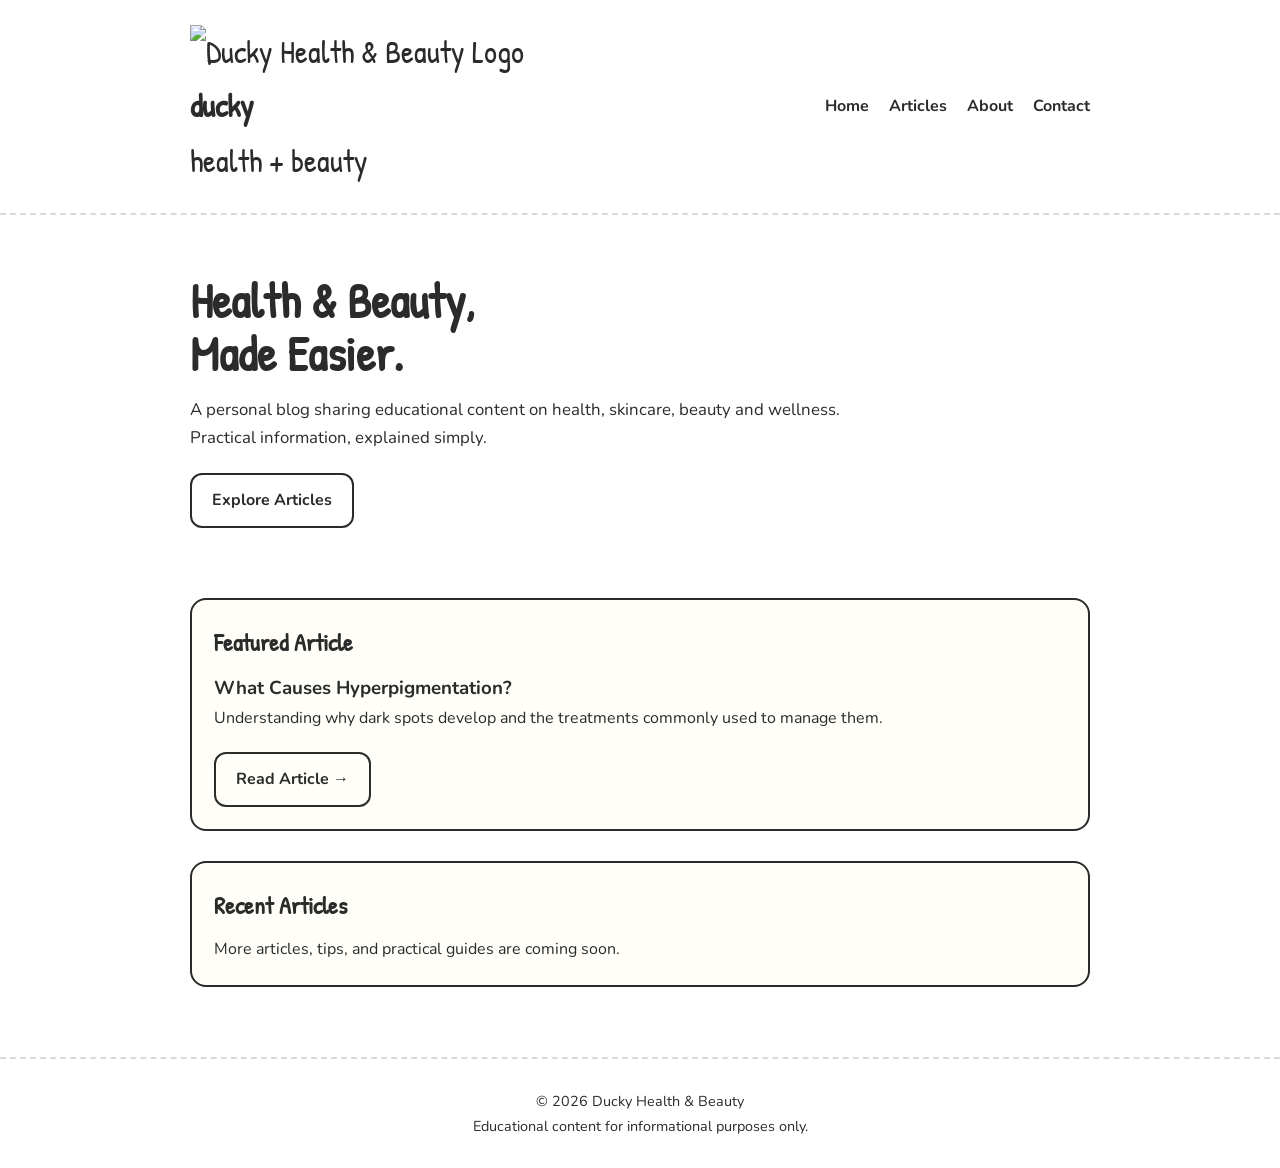
==== index.html @ b7c6caf0 "Update index.html" ====
<!DOCTYPE html>
<html lang="en">
<head>
    <meta charset="UTF-8">
    <meta name="viewport" content="width=device-width, initial-scale=1.0">
    <title>Ducky Health & Beauty</title>
    <link rel="stylesheet" href="css/style.css">

    
</head>

<body>
<header>

<div class="container">

<nav>

<div class="logo">
<img src="images/logo.png" alt="Ducky Health & Beauty Logo" style="height:70px;"><br>
<a href="index.html">ducky</a>
<p>health + beauty</p>
</div>

<ul>
<li><a href="index.html">Home</a></li>
<li><a href="#">Articles</a></li>
<li><a href="#">About</a></li>
<li><a href="#">Contact</a></li>
</ul>

</nav>

</div>

</header>

<main class="container">

<section class="hero">

<h1>Health & Beauty,<br>Made Easier.</h1>

<p>
A personal blog sharing educational content on health, skincare, beauty and wellness. Practical information, explained simply.
</p>

<a href="#" class="button">Explore Articles</a>

</section>

<section class="card">

<h2>Featured Article</h2>

<h3>What Causes Hyperpigmentation?</h3>

<p>
Understanding why dark spots develop and the treatments commonly used to manage them.
</p>

<a href="articles/hyperpigmentation.html" class="button">
Read Article →
</a>

</section>

<section class="card">

<h2>Recent Articles</h2>

<p>
More articles, tips, and practical guides are coming soon.
</p>

</section>

</main>

<footer>

<div class="container">

<p>© 2026 Ducky Health & Beauty</p>
<p>Educational content for informational purposes only.</p>

</div>

</footer>
</body>
  </html>
---- css/style.css ----
/* ==================================================
   DUCKY HEALTH & BEAUTY v1.0
================================================== */

@import url('https://fonts.googleapis.com/css2?family=Patrick+Hand&family=Nunito:wght@400;600;700&display=swap');

*{
    margin:0;
    padding:0;
    box-sizing:border-box;
}

body{
    background:#ffffff;
    color:#2B2B2B;
    font-family:'Nunito',sans-serif;
    line-height:1.7;
}

.container{
    width:92%;
    max-width:900px;
    margin:auto;
}

header{
    padding:25px 0;
    border-bottom:2px dashed #d9d9d9;
}

nav{
    display:flex;
    justify-content:space-between;
    align-items:center;
}

.logo{
    font-family:'Patrick Hand',cursive;
    font-size:2rem;
}

.logo a{
    text-decoration:none;
    color:#2B2B2B;
}

nav ul{
    list-style:none;
    display:flex;
    gap:20px;
}

nav a{
    text-decoration:none;
    color:#2B2B2B;
    font-weight:700;
}

.hero{
    padding:60px 0 40px;
}

.hero h1{
    font-family:'Patrick Hand',cursive;
    font-size:3rem;
    line-height:1.1;
    margin-bottom:15px;
}

.hero p{
    max-width:650px;
    font-size:1.05rem;
}

.card{
    border:2px solid #2B2B2B;
    border-radius:16px;
    padding:22px;
    margin:30px 0;
    background:#fffef8;
}

.card h2{
    font-family:'Patrick Hand',cursive;
    margin-bottom:10px;
}

.button{
    display:inline-block;
    margin-top:20px;
    padding:12px 20px;
    border:2px solid #2B2B2B;
    border-radius:12px;
    color:#2B2B2B;
    text-decoration:none;
    font-weight:700;
}

.button:hover{
    background:#FFF59D;
}

footer{
    margin-top:70px;
    padding:30px 0;
    text-align:center;
    border-top:2px dashed #d9d9d9;
    font-size:.9rem;
}

@media(max-width:700px){

nav{
    flex-direction:column;
    gap:15px;
}

nav ul{
    flex-wrap:wrap;
    justify-content:center;
}

.hero h1{
    font-size:2.3rem;
}

}
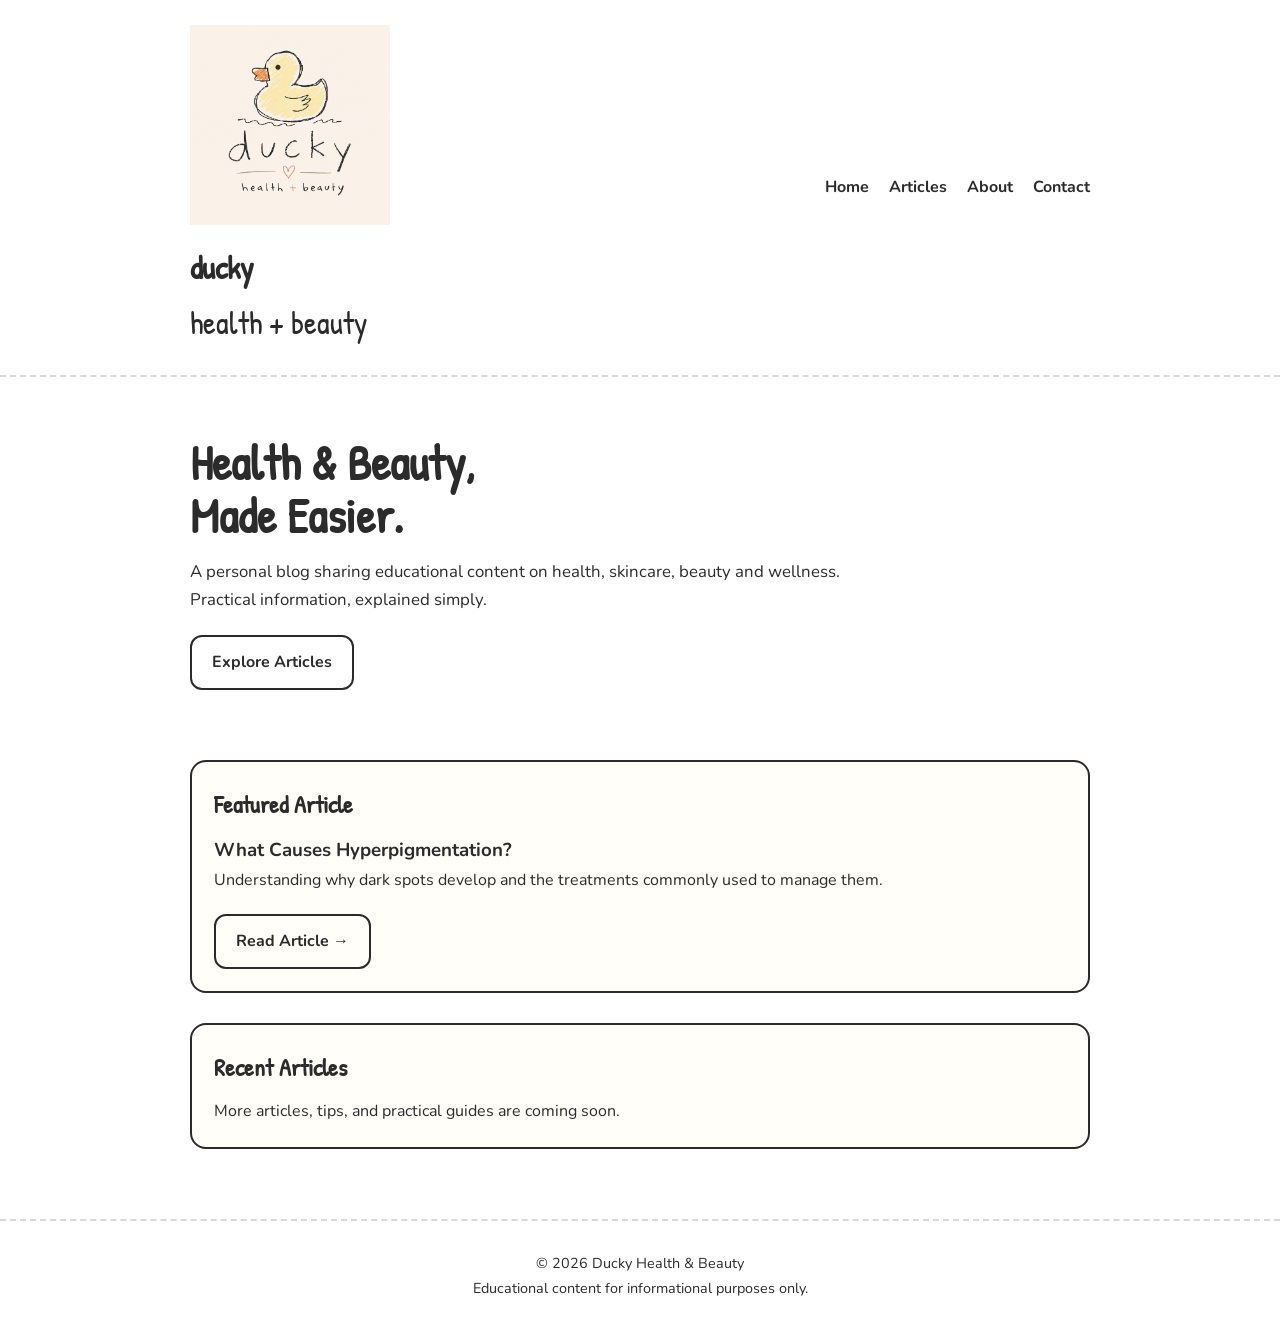
==== commit ee6dae78: "Update index.html" ====
--- a/index.html
+++ b/index.html
@@ -17,7 +17,7 @@
 <nav>
 
 <div class="logo">
-<img src="images/logo.png" alt="Ducky Health & Beauty Logo" style="height:70px;"><br>
+<img src="images/logo.png" alt="Ducky Health & Beauty Logo" style="height:200px;"><br>
 <a href="index.html">ducky</a>
 <p>health + beauty</p>
 </div>
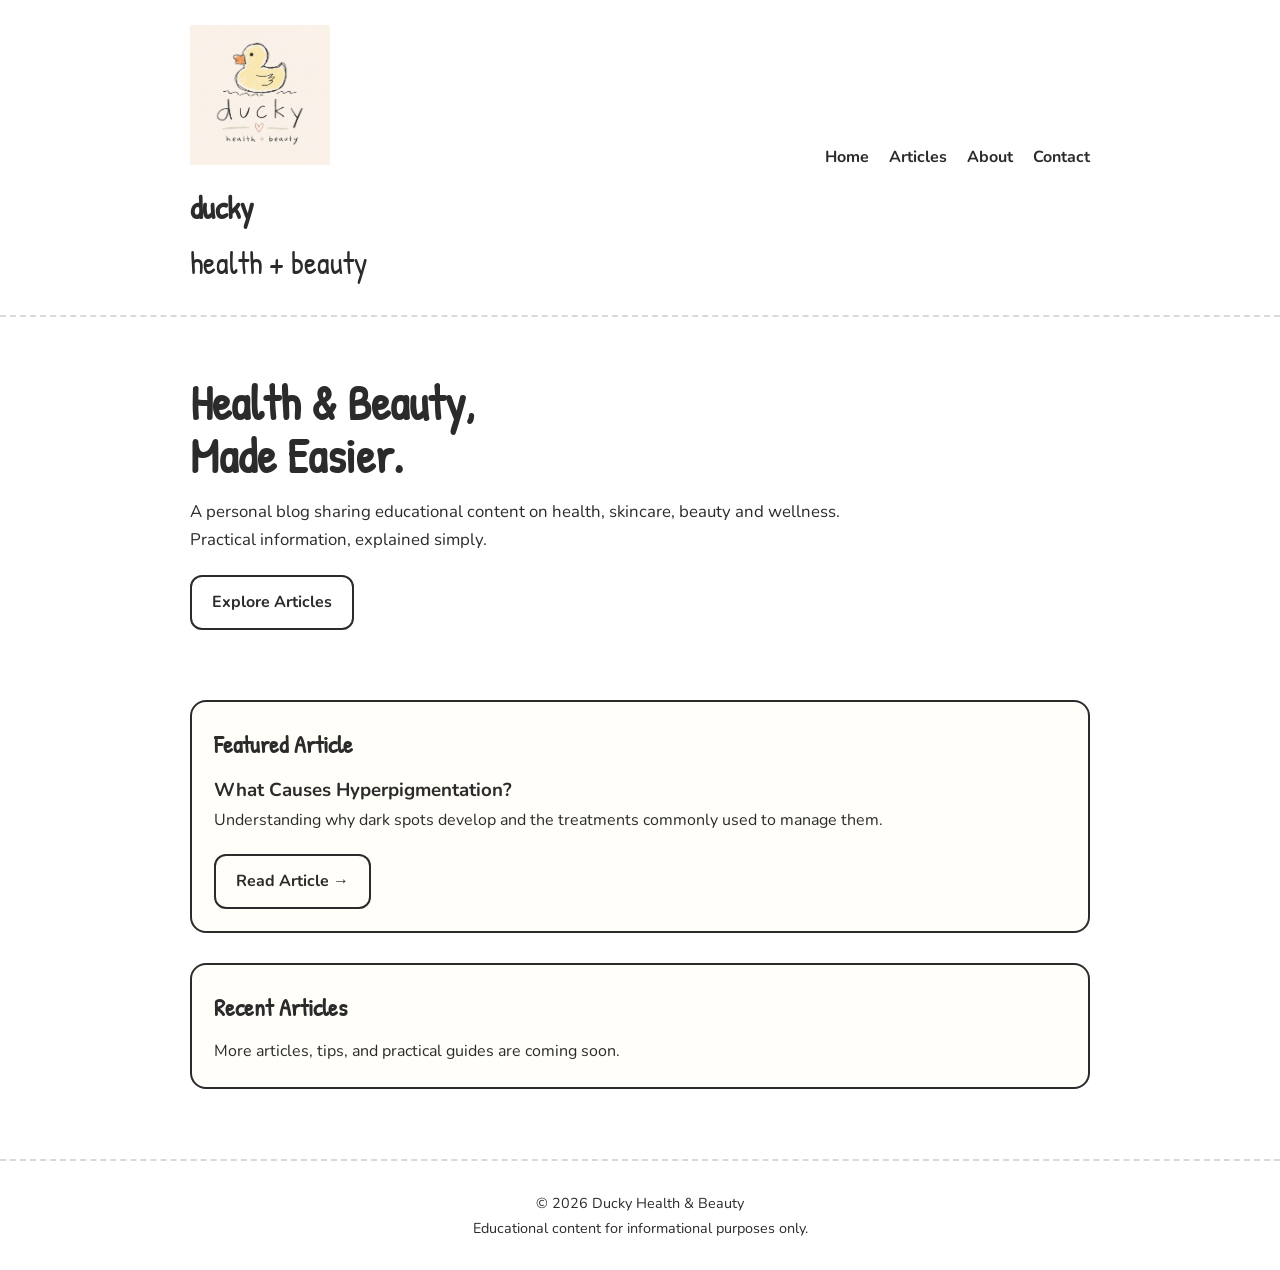
==== commit fdf4e30f: "Update index.html" ====
--- a/index.html
+++ b/index.html
@@ -17,7 +17,7 @@
 <nav>
 
 <div class="logo">
-<img src="images/logo.png" alt="Ducky Health & Beauty Logo" style="height:200px;"><br>
+<img src="images/logo.png" alt="Ducky Health & Beauty Logo" style="height:140px;"><br>
 <a href="index.html">ducky</a>
 <p>health + beauty</p>
 </div>
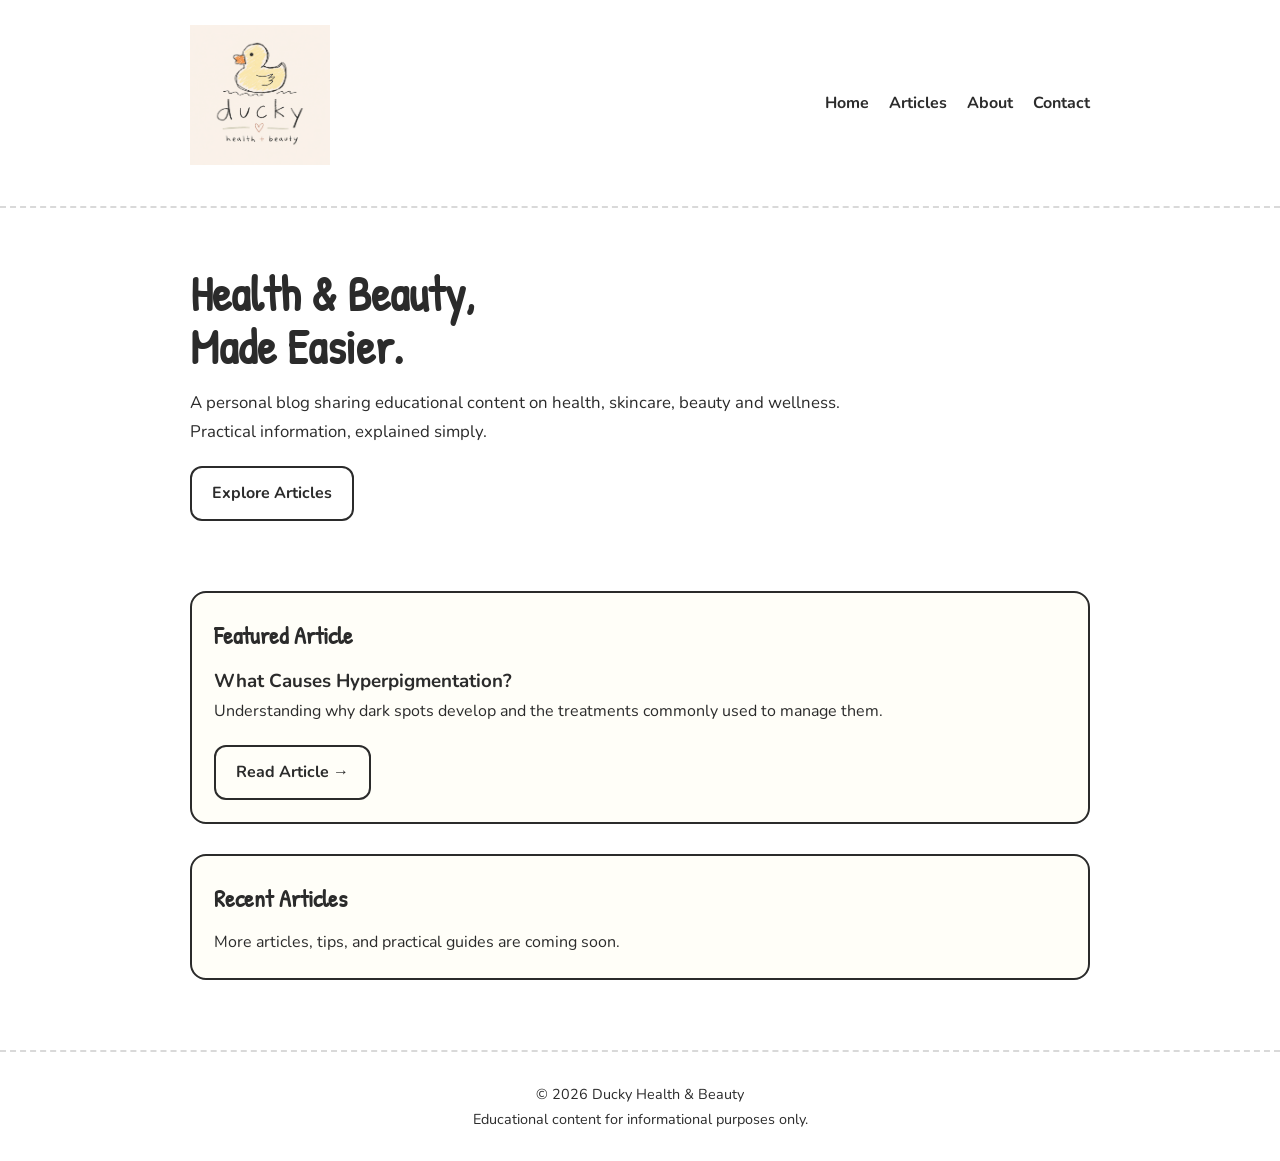
==== commit 6ebcdbba: "Update index.html" ====
--- a/index.html
+++ b/index.html
@@ -18,8 +18,6 @@
 
 <div class="logo">
 <img src="images/logo.png" alt="Ducky Health & Beauty Logo" style="height:140px;"><br>
-<a href="index.html">ducky</a>
-<p>health + beauty</p>
 </div>
 
 <ul>
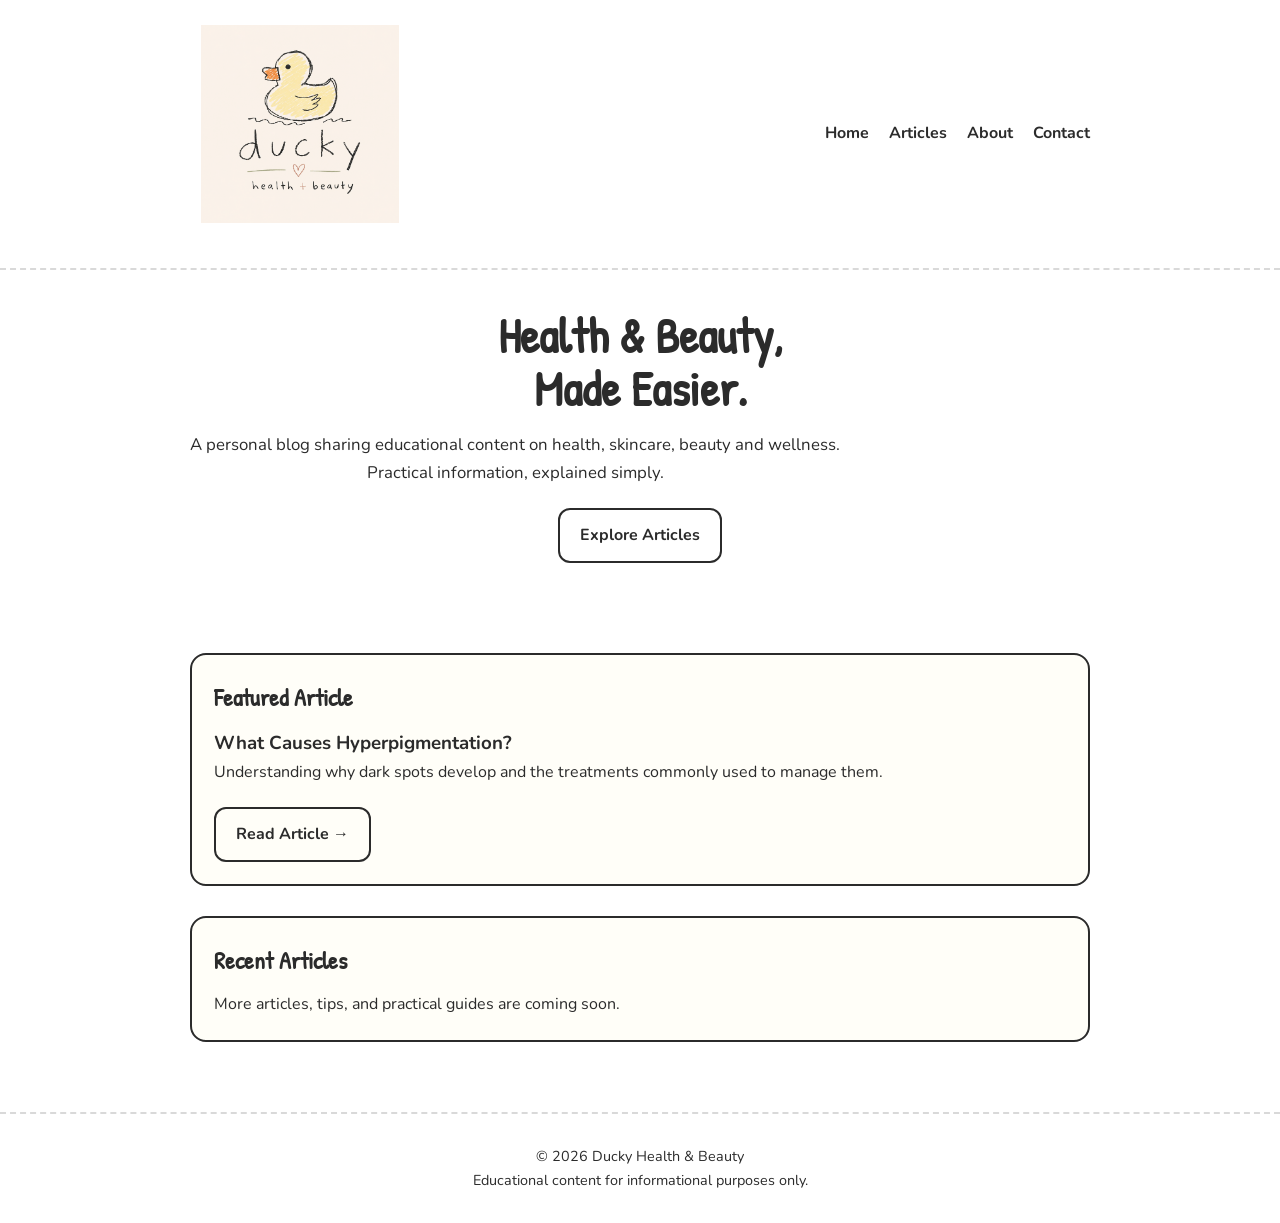
==== commit bd874176: "Update index.html" ====
--- a/index.html
+++ b/index.html
@@ -17,7 +17,7 @@
 <nav>
 
 <div class="logo">
-<img src="images/logo.png" alt="Ducky Health & Beauty Logo" style="height:140px;"><br>
+<img src="images/logo.png" alt="Ducky Health & Beauty Logo" class="hero-logo">
 </div>
 
 <ul>
--- a/css/style.css
+++ b/css/style.css
@@ -35,8 +35,17 @@
 }
 
 .logo{
-    font-family:'Patrick Hand',cursive;
-    font-size:2rem;
+    text-align:center;
+    margin-bottom:20px;
+}
+
+.logo img{
+    width:220px;
+    max-width:90%;
+    height:auto;
+    display:block;
+    margin:0 auto;
+
 }
 
 .logo a{
@@ -57,7 +66,9 @@
 }
 
 .hero{
-    padding:60px 0 40px;
+    padding:40px 0 60px;
+    text-align:center;
+
 }
 
 .hero h1{
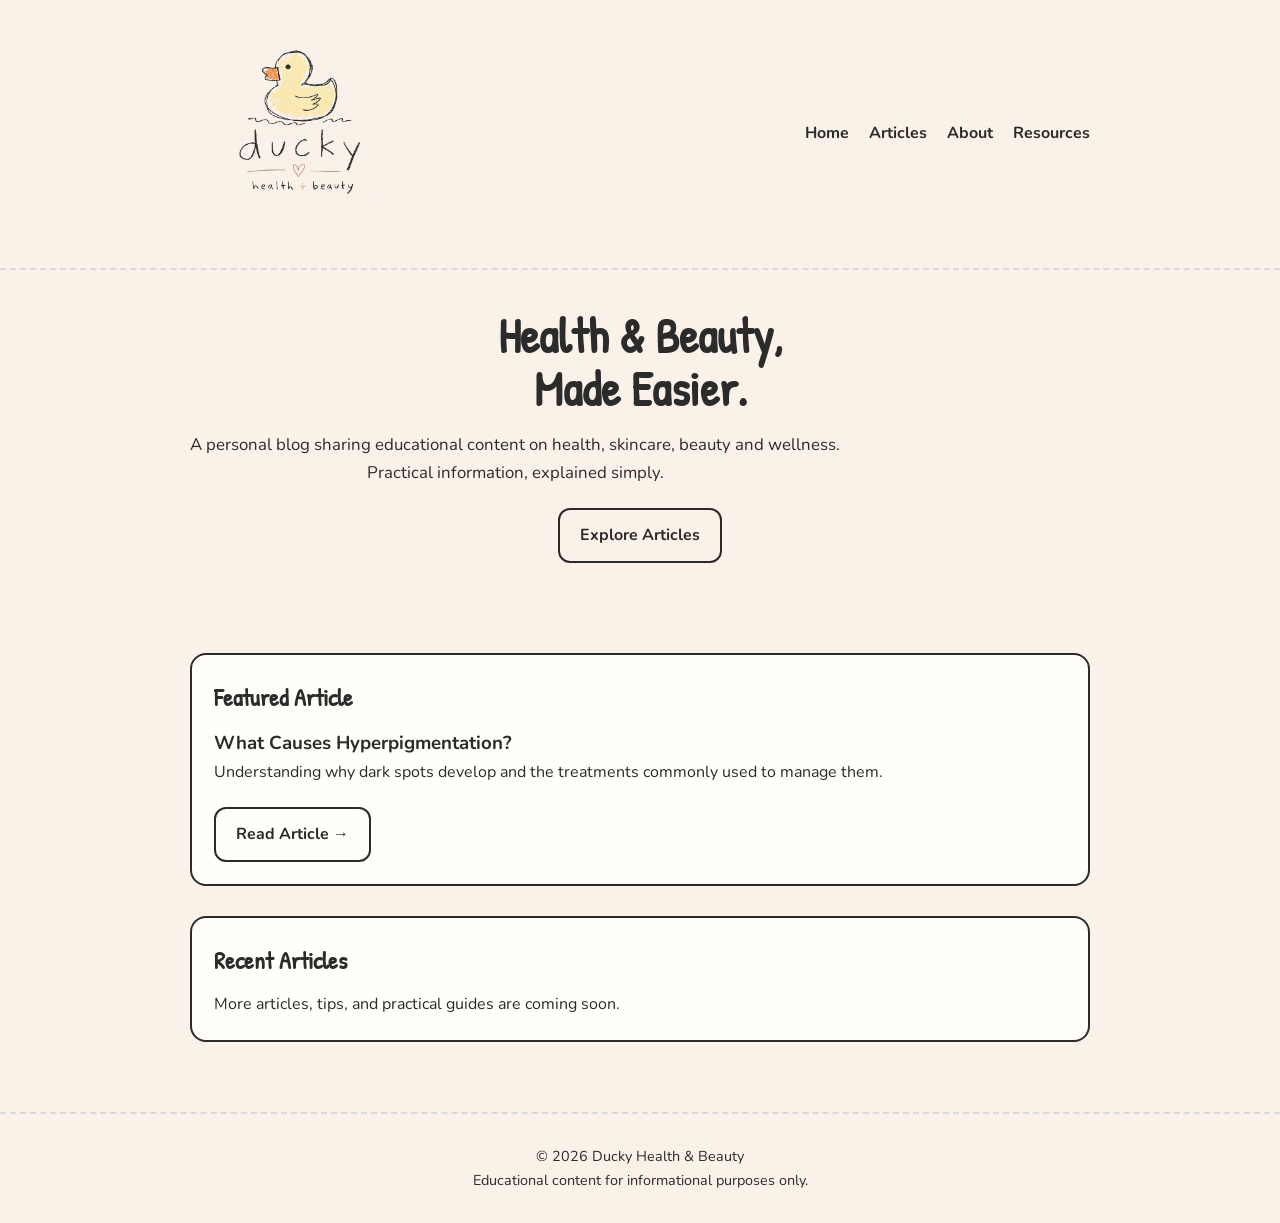
==== commit 0979bda3: "Update index.html" ====
--- a/index.html
+++ b/index.html
@@ -24,7 +24,7 @@
 <li><a href="index.html">Home</a></li>
 <li><a href="#">Articles</a></li>
 <li><a href="#">About</a></li>
-<li><a href="#">Contact</a></li>
+<li><a href="#">Resources</a></li>
 </ul>
 
 </nav>
--- a/css/style.css
+++ b/css/style.css
@@ -11,10 +11,11 @@
 }
 
 body{
-    background:#ffffff;
+    background:#FAF1E9;
     color:#2B2B2B;
     font-family:'Nunito',sans-serif;
     line-height:1.7;
+
 }
 
 .container{
@@ -64,7 +65,13 @@
     color:#2B2B2B;
     font-weight:700;
 }
-
+.hero-logo{
+    width:260px;
+    max-width:90%;
+    height:auto;
+    display:block;
+    margin:0 auto 30px;
+}
 .hero{
     padding:40px 0 60px;
     text-align:center;
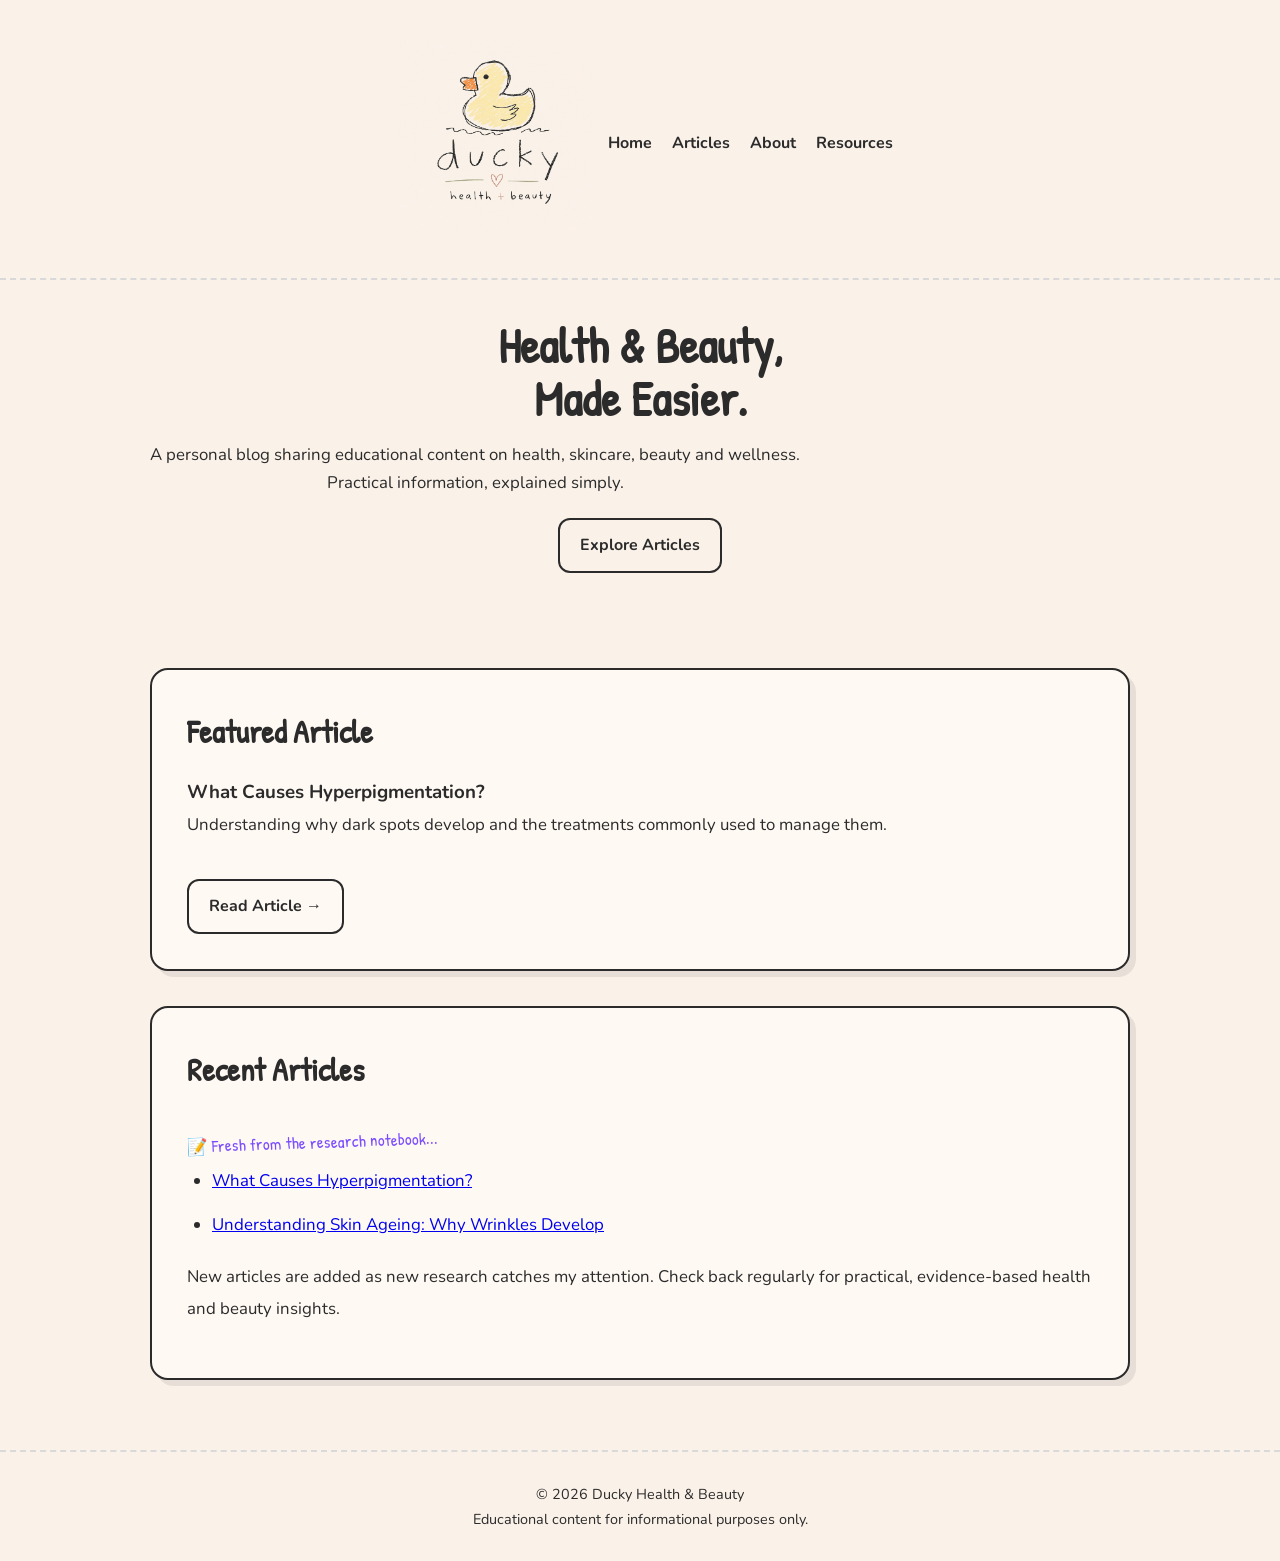
==== commit 959f3db1: "Update index.html" ====
--- a/index.html
+++ b/index.html
@@ -67,8 +67,28 @@
 
 <h2>Recent Articles</h2>
 
-<p>
-More articles, tips, and practical guides are coming soon.
+<p class="scribble">
+📝 Fresh from the research notebook...
+</p>
+
+<ul>
+
+<li>
+<a href="articles/hyperpigmentation.html">
+What Causes Hyperpigmentation?
+</a>
+</li>
+
+<li>
+<a href="articles/wrinkles-and-skin-ageing.html">
+Understanding Skin Ageing: Why Wrinkles Develop
+</a>
+</li>
+
+</ul>
+
+<p style="margin-top:20px;">
+New articles are added as new research catches my attention. Check back regularly for practical, evidence-based health and beauty insights.
 </p>
 
 </section>
--- a/css/style.css
+++ b/css/style.css
@@ -20,7 +20,7 @@
 
 .container{
     width:92%;
-    max-width:900px;
+    max-width:980px;
     margin:auto;
 }
 
@@ -31,8 +31,9 @@
 
 nav{
     display:flex;
-    justify-content:space-between;
+    justify-content:center;
     align-items:center;
+    margin-top:10px;
 }
 
 .logo{
@@ -89,18 +90,45 @@
     max-width:650px;
     font-size:1.05rem;
 }
-
 .card{
     border:2px solid #2B2B2B;
-    border-radius:16px;
-    padding:22px;
-    margin:30px 0;
-    background:#fffef8;
+    border-radius:18px;
+    padding:35px;
+    margin:35px 0;
+    background:#FFF9F4;
+    box-shadow:6px 6px 0 rgba(0,0,0,.08);
 }
 
 .card h2{
     font-family:'Patrick Hand',cursive;
-    margin-bottom:10px;
+    font-size:2rem;
+    margin-bottom:18px;
+}
+
+.card p,
+.card li{
+    font-size:1.05rem;
+    line-height:1.9;
+}
+
+.card p{
+    margin-bottom:18px;
+}
+
+.card ul{
+    padding-left:25px;
+}
+
+.card li{
+    margin-bottom:12px;
+   }
+
+.scribble{
+    font-family:'Patrick Hand',cursive;
+    font-size:1.1rem;
+    color:#7B4DFF;
+    margin-bottom:12px;
+    transform:rotate(-2deg);
 }
 
 .button{
@@ -114,8 +142,21 @@
     font-weight:700;
 }
 
+.button{
+    display:inline-block;
+    margin-top:20px;
+    padding:12px 20px;
+    border:2px solid #2B2B2B;
+    border-radius:12px;
+    color:#2B2B2B;
+    text-decoration:none;
+    font-weight:700;
+    transition:.2s ease;
+}
+
 .button:hover{
     background:#FFF59D;
+    transform:translateY(-2px);
 }
 
 footer{
@@ -126,6 +167,34 @@
     font-size:.9rem;
 }
 
+/* ==========================================
+   ARTICLE PAGE
+========================================== */
+
+.article-header{
+    text-align:center;
+    margin:40px auto 60px;
+}
+
+.article-header h1{
+    font-family:'Patrick Hand',cursive;
+    font-size:3.2rem;
+    line-height:1.1;
+    margin:20px 0 15px;
+}
+
+.article-date{
+    font-family:'Patrick Hand',cursive;
+    font-size:1.2rem;
+    color:#666;
+}
+
+.article-header a{
+    text-decoration:none;
+    color:#2B2B2B;
+    font-weight:700;
+}
+
 @media(max-width:700px){
 
 nav{
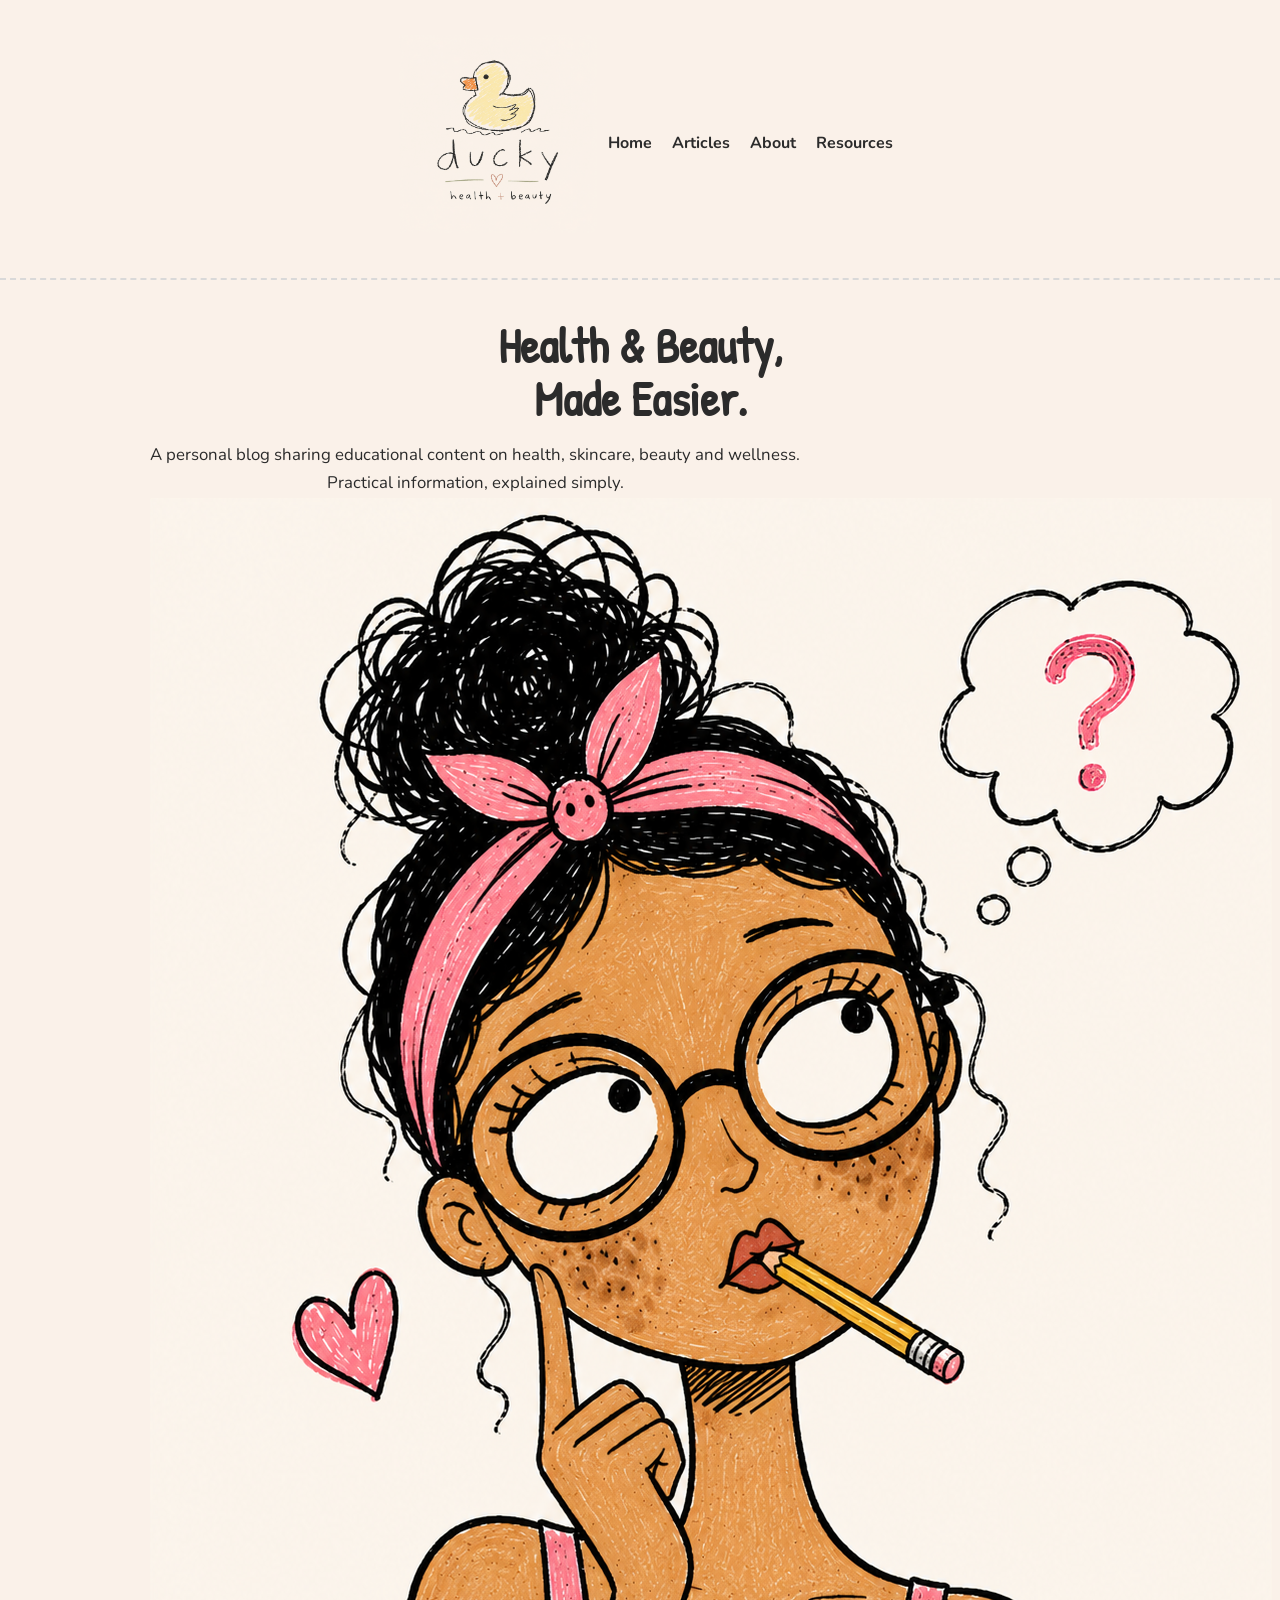
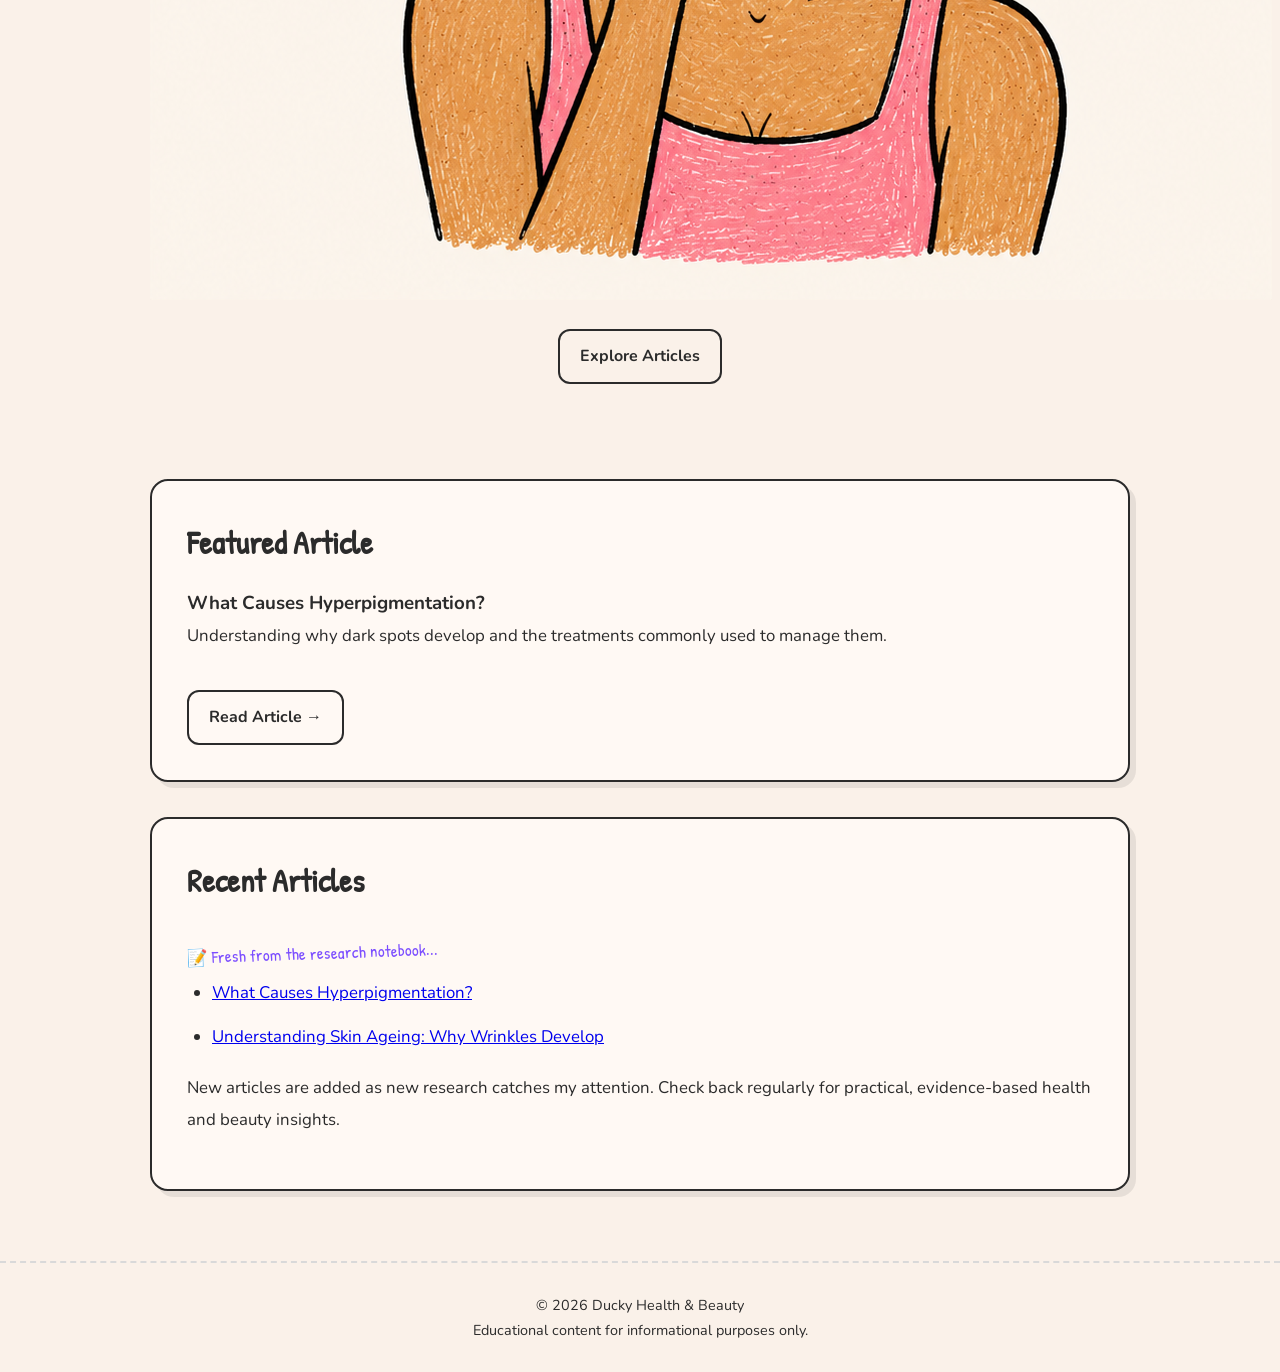
==== commit 233cd3a6: "Update index.html" ====
--- a/index.html
+++ b/index.html
@@ -42,7 +42,11 @@
 <p>
 A personal blog sharing educational content on health, skincare, beauty and wellness. Practical information, explained simply.
 </p>
-
+    
+<img src="images/characters/libby-thinking.png"
+     alt="Libby researching skincare"
+     class="hero-character">
+    
 <a href="#" class="button">Explore Articles</a>
 
 </section>
